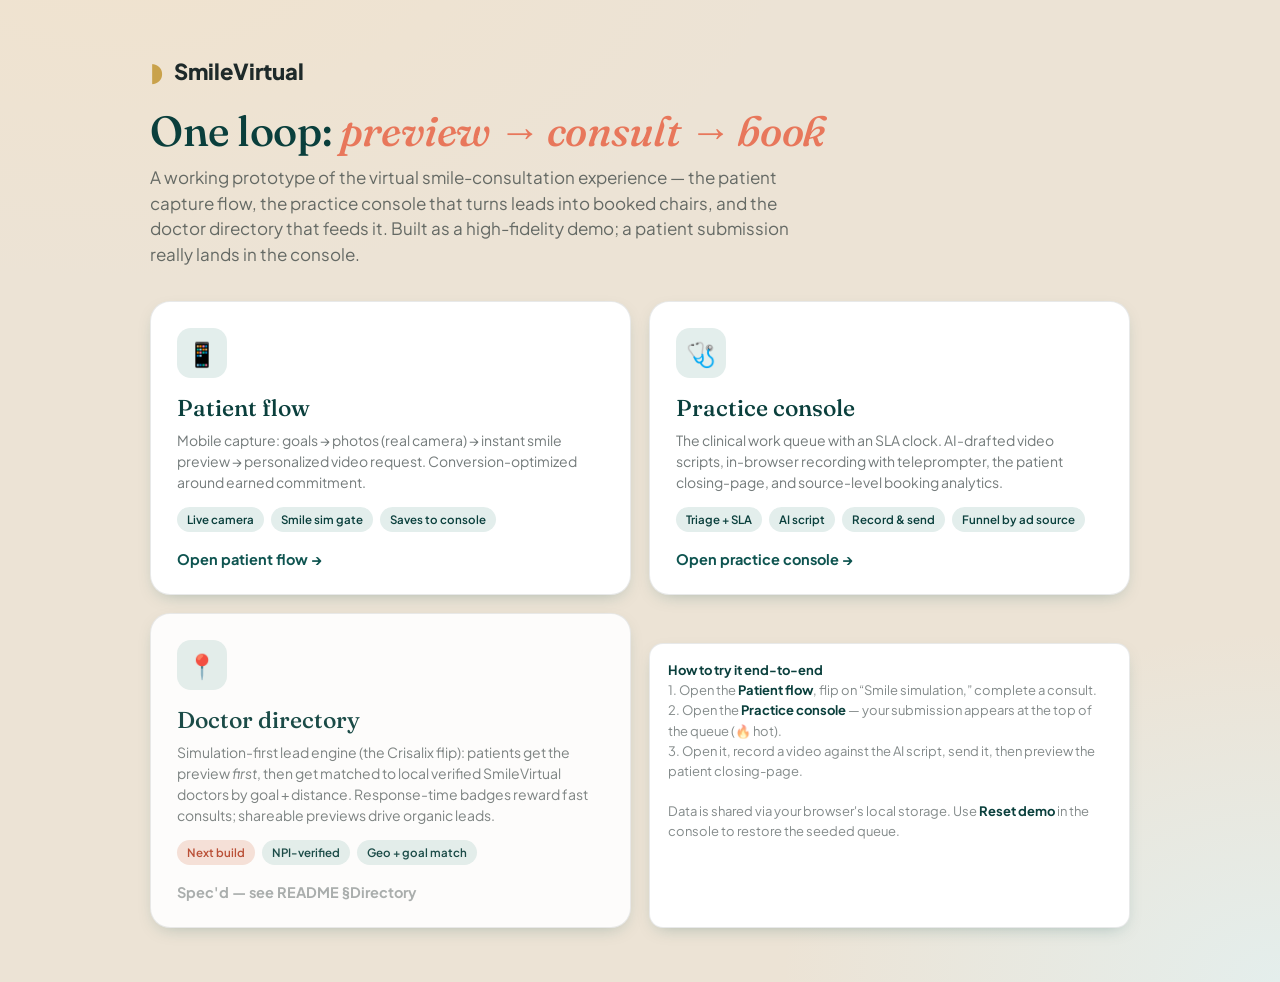
==== index.html @ 856633e4 "Build SmileVirtual: real patient flow + practice console (shared data loop) Patient flow (made real)" ====
<!DOCTYPE html>
<html lang="en">
<head>
<meta charset="UTF-8">
<meta name="viewport" content="width=device-width, initial-scale=1.0">
<title>SmileVirtual — Prototype Hub</title>
<link rel="preconnect" href="https://fonts.googleapis.com">
<link rel="preconnect" href="https://fonts.gstatic.com" crossorigin>
<link href="https://fonts.googleapis.com/css2?family=Fraunces:ital,opsz,wght@0,9..144,400;0,9..144,500;0,9..144,600;1,9..144,500&family=Plus+Jakarta+Sans:wght@400;500;600;700;800&display=swap" rel="stylesheet">
<link rel="stylesheet" href="shared/tokens.css">
<style>
  *{box-sizing:border-box;margin:0;padding:0}
  body{font-family:var(--body);color:var(--ink);min-height:100vh;
    background:radial-gradient(1200px 600px at 10% -5%,#F0E3CF 0,transparent 55%),
      radial-gradient(1000px 700px at 100% 100%,#E4EEEC 0,transparent 50%),#ECE3D5;
    padding:54px 20px;display:flex;flex-direction:column;align-items:center}
  .wrap{max-width:980px;width:100%}
  .brand{font-weight:800;font-size:22px;display:flex;align-items:center;gap:10px}
  .brand .logo{color:var(--gold);font-size:26px}
  h1{font-family:var(--display);font-weight:500;font-size:42px;line-height:1.05;color:var(--teal-deep);margin:22px 0 12px;letter-spacing:-.01em}
  h1 em{font-style:italic;color:var(--coral)}
  .lede{font-size:17px;color:rgba(30,42,42,.66);max-width:640px;line-height:1.5}
  .grid{display:grid;grid-template-columns:1fr 1fr;gap:18px;margin-top:34px}
  .card{background:#fff;border:1px solid var(--line);border-radius:20px;padding:26px;box-shadow:var(--shadow-sm);
    display:flex;flex-direction:column;transition:.18s;text-decoration:none;color:inherit}
  .card:hover{transform:translateY(-3px);box-shadow:var(--shadow);border-color:var(--teal)}
  .card .ic{width:50px;height:50px;border-radius:14px;display:grid;place-items:center;font-size:24px;background:var(--teal-soft);margin-bottom:16px}
  .card h2{font-family:var(--display);font-weight:500;font-size:23px;color:var(--teal-deep)}
  .card p{font-size:14px;color:rgba(30,42,42,.62);margin-top:8px;line-height:1.5;flex:1}
  .card .go{margin-top:18px;font-weight:700;color:var(--teal);font-size:14.5px}
  .card.soon{opacity:.92}
  .tagrow{display:flex;flex-wrap:wrap;gap:7px;margin-top:14px}
  .pill{font-size:11.5px;font-weight:600;color:var(--teal-deep);background:var(--teal-soft);padding:5px 10px;border-radius:99px}
  .soonpill{background:var(--coral-soft);color:#B6442A}
  .note{margin-top:30px;font-size:13px;color:rgba(30,42,42,.55);background:#fff;border:1px solid var(--line);border-radius:14px;padding:16px 18px;line-height:1.55}
  .note b{color:var(--teal-deep)}
  @media(max-width:720px){.grid{grid-template-columns:1fr}h1{font-size:32px}}
</style>
</head>
<body>
<div class="wrap">
  <div class="brand"><span class="logo">◗</span> SmileVirtual</div>
  <h1>One loop: <em>preview → consult → book</em></h1>
  <p class="lede">A working prototype of the virtual smile-consultation experience — the patient capture flow, the practice console that turns leads into booked chairs, and the doctor directory that feeds it. Built as a high-fidelity demo; a patient submission really lands in the console.</p>

  <div class="grid">
    <a class="card" href="patient/">
      <div class="ic">📱</div>
      <h2>Patient flow</h2>
      <p>Mobile capture: goals → photos (real camera) → instant smile preview → personalized video request. Conversion-optimized around earned commitment.</p>
      <div class="tagrow"><span class="pill">Live camera</span><span class="pill">Smile sim gate</span><span class="pill">Saves to console</span></div>
      <span class="go">Open patient flow →</span>
    </a>

    <a class="card" href="doctor/">
      <div class="ic">🩺</div>
      <h2>Practice console</h2>
      <p>The clinical work queue with an SLA clock. AI-drafted video scripts, in-browser recording with teleprompter, the patient closing-page, and source-level booking analytics.</p>
      <div class="tagrow"><span class="pill">Triage + SLA</span><span class="pill">AI script</span><span class="pill">Record &amp; send</span><span class="pill">Funnel by ad source</span></div>
      <span class="go">Open practice console →</span>
    </a>

    <div class="card soon">
      <div class="ic">📍</div>
      <h2>Doctor directory</h2>
      <p>Simulation-first lead engine (the Crisalix flip): patients get the preview <em>first</em>, then get matched to local verified SmileVirtual doctors by goal + distance. Response-time badges reward fast consults; shareable previews drive organic leads.</p>
      <div class="tagrow"><span class="pill soonpill">Next build</span><span class="pill">NPI-verified</span><span class="pill">Geo + goal match</span></div>
      <span class="go" style="color:rgba(30,42,42,.4)">Spec'd — see README §Directory</span>
    </div>

    <div class="card note" style="display:block">
      <b>How to try it end-to-end</b><br>
      1. Open the <b>Patient flow</b>, flip on “Smile simulation,” complete a consult.<br>
      2. Open the <b>Practice console</b> — your submission appears at the top of the queue (🔥 hot).<br>
      3. Open it, record a video against the AI script, send it, then preview the patient closing-page.<br><br>
      Data is shared via your browser's local storage. Use <b>Reset demo</b> in the console to restore the seeded queue.
    </div>
  </div>
</div>
</body>
</html>
---- shared/tokens.css ----
/* SmileVirtual — shared design tokens (kept in sync with the patient prototype) */
:root{
  --cream:#F6F1E9;
  --cream-2:#EFE7DA;
  --ink:#1E2A2A;
  --teal:#0E5450;
  --teal-deep:#0A3F3C;
  --teal-soft:#E3EEEC;
  --coral:#E8775B;
  --coral-soft:#F6E0D8;
  --gold:#C9A24B;
  --line:rgba(30,42,42,.10);
  --shadow:0 18px 50px -18px rgba(14,84,80,.45);
  --shadow-sm:0 6px 18px -8px rgba(14,84,80,.35);
  --r:22px;
  --display:'Fraunces',Georgia,serif;
  --body:'Plus Jakarta Sans',system-ui,sans-serif;

  /* status + heat colors */
  --hot:#E8775B; --hot-soft:#F6E0D8;
  --warm:#C9A24B; --warm-soft:#F3E9CF;
  --cold:#7E8C8A; --cold-soft:#E7ECEB;
  --ok:#2C9A7E;  --ok-soft:#DCF0E9;
}
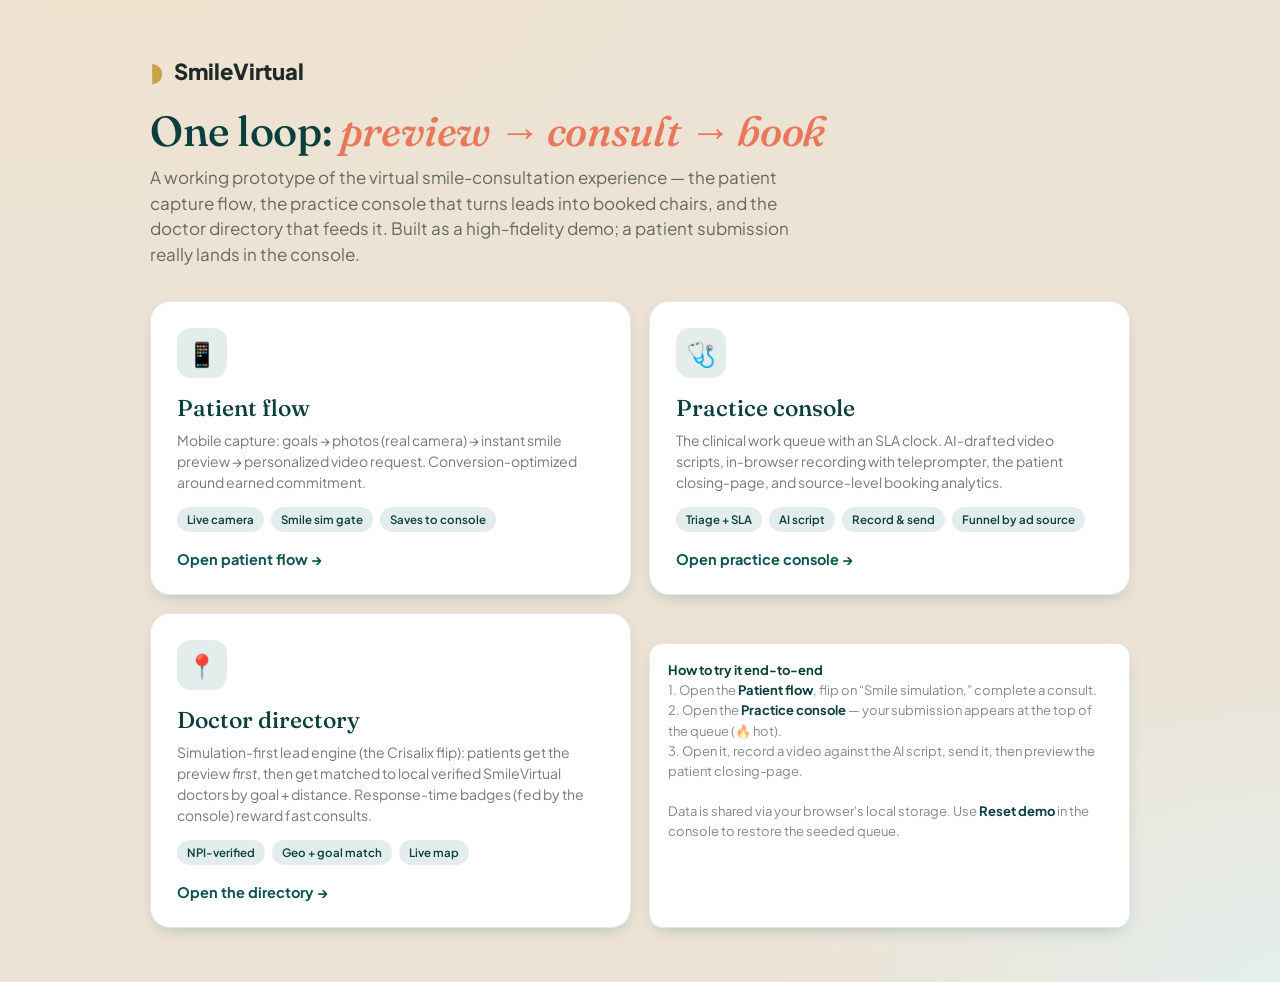
==== commit 09a10150: "Add doctor directory: simulation-first lead engine - shared/directory-data.js: NPI-verified OC denti" ====
--- a/index.html
+++ b/index.html
@@ -60,13 +60,13 @@
       <span class="go">Open practice console →</span>
     </a>
 
-    <div class="card soon">
+    <a class="card" href="directory/">
       <div class="ic">📍</div>
       <h2>Doctor directory</h2>
-      <p>Simulation-first lead engine (the Crisalix flip): patients get the preview <em>first</em>, then get matched to local verified SmileVirtual doctors by goal + distance. Response-time badges reward fast consults; shareable previews drive organic leads.</p>
-      <div class="tagrow"><span class="pill soonpill">Next build</span><span class="pill">NPI-verified</span><span class="pill">Geo + goal match</span></div>
-      <span class="go" style="color:rgba(30,42,42,.4)">Spec'd — see README §Directory</span>
-    </div>
+      <p>Simulation-first lead engine (the Crisalix flip): patients get the preview <em>first</em>, then get matched to local verified SmileVirtual doctors by goal + distance. Response-time badges (fed by the console) reward fast consults.</p>
+      <div class="tagrow"><span class="pill">NPI-verified</span><span class="pill">Geo + goal match</span><span class="pill">Live map</span></div>
+      <span class="go">Open the directory →</span>
+    </a>
 
     <div class="card note" style="display:block">
       <b>How to try it end-to-end</b><br>
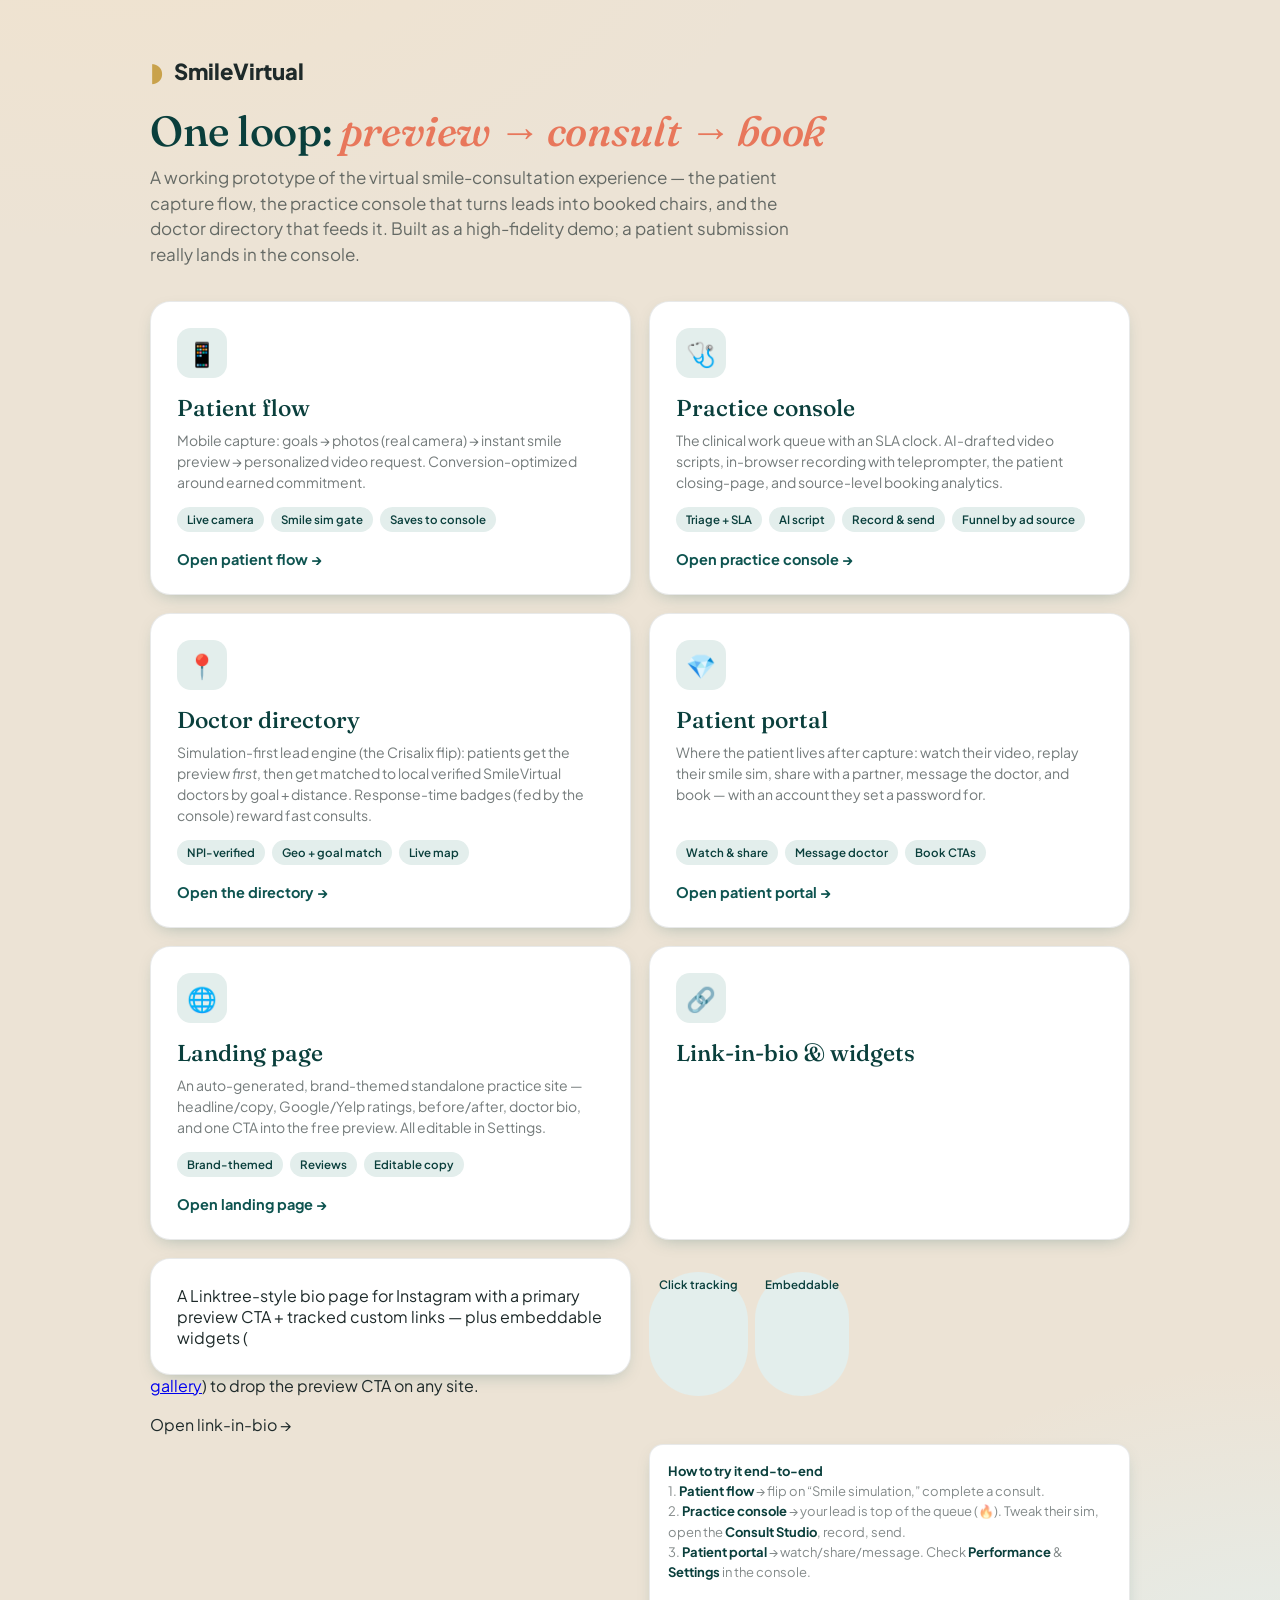
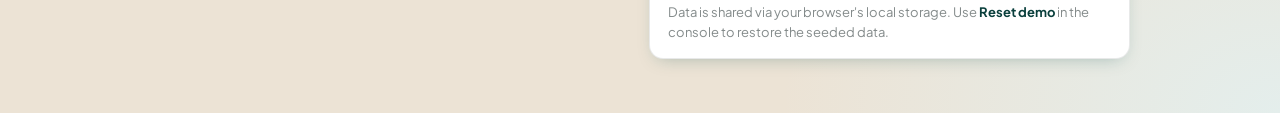
==== commit 32305eab: "Add Settings, deep Performance, sim-in-drawer, patient portal, landing, link-in-bio + widgets Consol" ====
--- a/index.html
+++ b/index.html
@@ -68,12 +68,36 @@
       <span class="go">Open the directory →</span>
     </a>
 
+    <a class="card" href="portal/">
+      <div class="ic">💎</div>
+      <h2>Patient portal</h2>
+      <p>Where the patient lives after capture: watch their video, replay their smile sim, share with a partner, message the doctor, and book — with an account they set a password for.</p>
+      <div class="tagrow"><span class="pill">Watch &amp; share</span><span class="pill">Message doctor</span><span class="pill">Book CTAs</span></div>
+      <span class="go">Open patient portal →</span>
+    </a>
+
+    <a class="card" href="site/">
+      <div class="ic">🌐</div>
+      <h2>Landing page</h2>
+      <p>An auto-generated, brand-themed standalone practice site — headline/copy, Google/Yelp ratings, before/after, doctor bio, and one CTA into the free preview. All editable in Settings.</p>
+      <div class="tagrow"><span class="pill">Brand-themed</span><span class="pill">Reviews</span><span class="pill">Editable copy</span></div>
+      <span class="go">Open landing page →</span>
+    </a>
+
+    <a class="card" href="link/">
+      <div class="ic">🔗</div>
+      <h2>Link-in-bio &amp; widgets</h2>
+      <p>A Linktree-style bio page for Instagram with a primary preview CTA + tracked custom links — plus embeddable widgets (<a href="embed/">gallery</a>) to drop the preview CTA on any site.</p>
+      <div class="tagrow"><span class="pill">Click tracking</span><span class="pill">Embeddable</span></div>
+      <span class="go">Open link-in-bio →</span>
+    </a>
+
     <div class="card note" style="display:block">
       <b>How to try it end-to-end</b><br>
-      1. Open the <b>Patient flow</b>, flip on “Smile simulation,” complete a consult.<br>
-      2. Open the <b>Practice console</b> — your submission appears at the top of the queue (🔥 hot).<br>
-      3. Open it, record a video against the AI script, send it, then preview the patient closing-page.<br><br>
-      Data is shared via your browser's local storage. Use <b>Reset demo</b> in the console to restore the seeded queue.
+      1. <b>Patient flow</b> → flip on “Smile simulation,” complete a consult.<br>
+      2. <b>Practice console</b> → your lead is top of the queue (🔥). Tweak their sim, open the <b>Consult Studio</b>, record, send.<br>
+      3. <b>Patient portal</b> → watch/share/message. Check <b>Performance</b> &amp; <b>Settings</b> in the console.<br><br>
+      Data is shared via your browser's local storage. Use <b>Reset demo</b> in the console to restore the seeded data.
     </div>
   </div>
 </div>
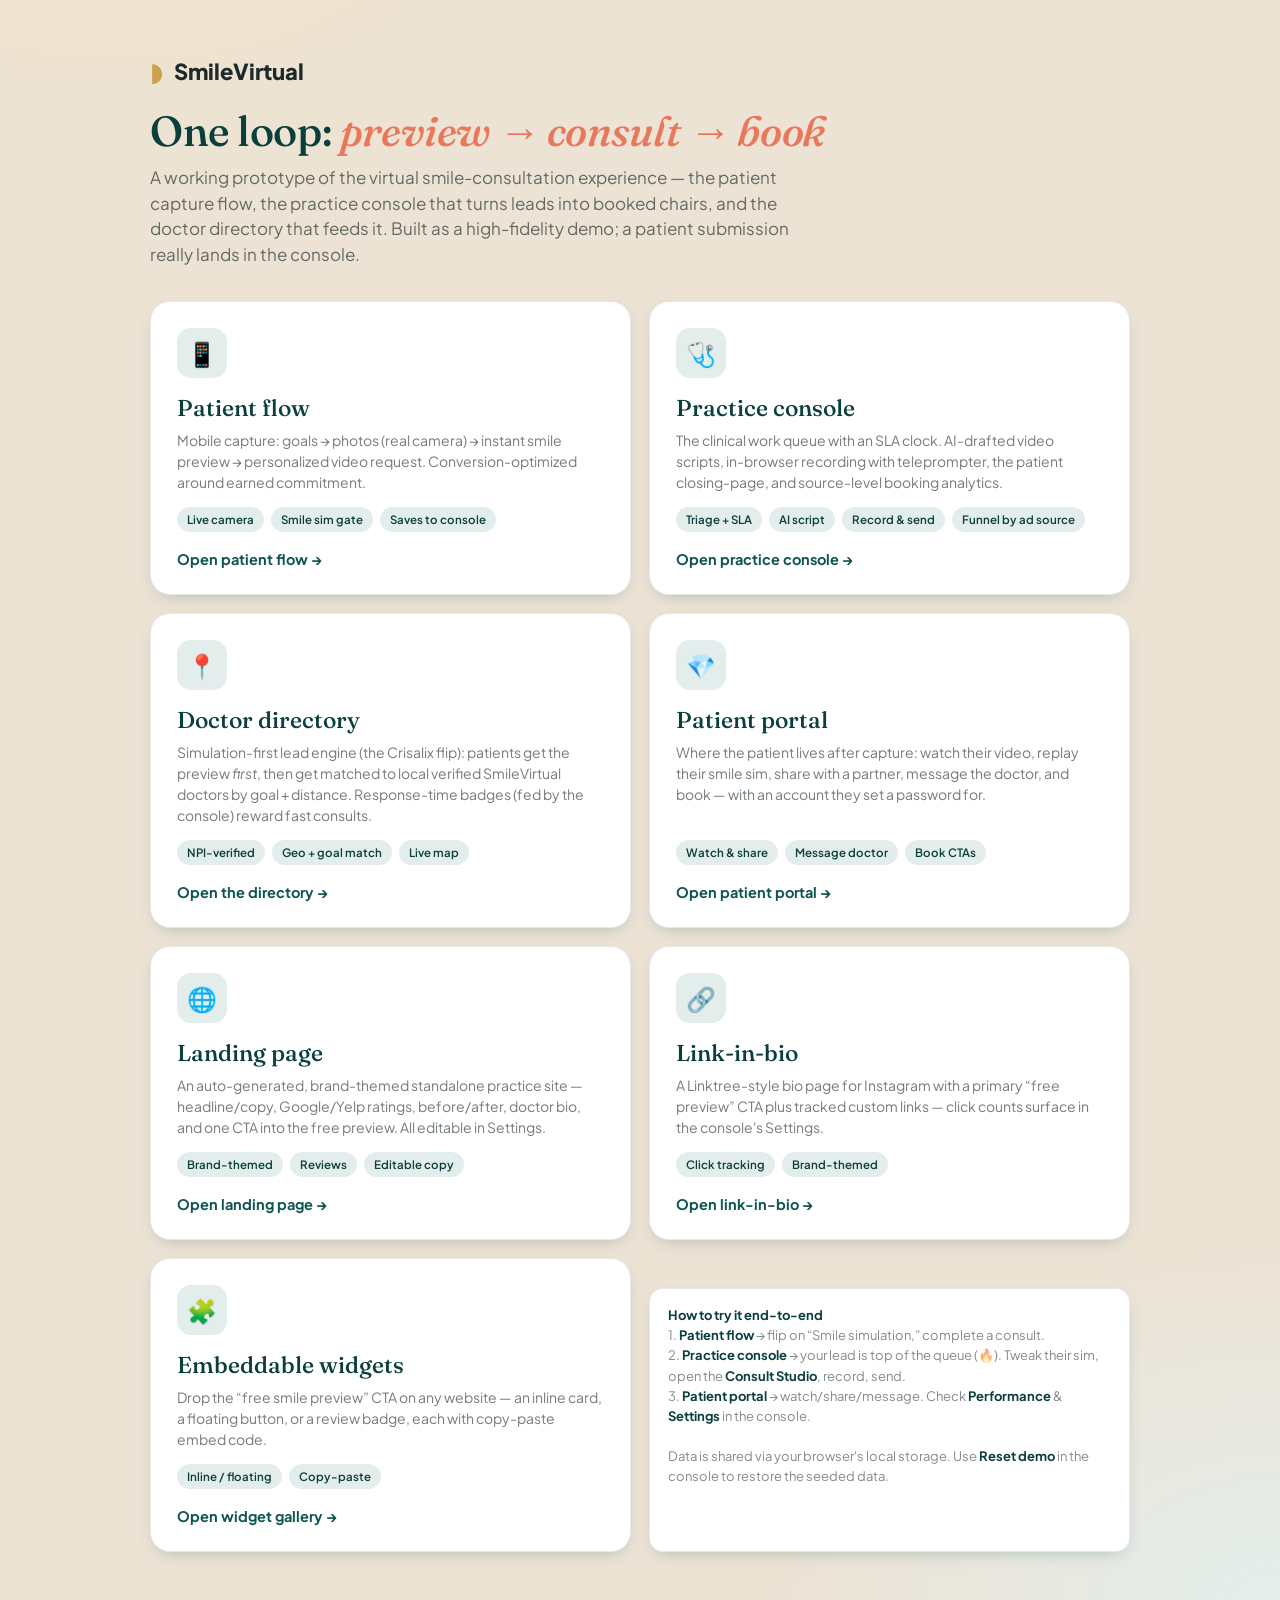
==== commit 13a77559: "Fix broken hub: split Link-in-bio/widgets into two tiles (remove invalid nested anchor) The link-in-" ====
--- a/index.html
+++ b/index.html
@@ -7,7 +7,7 @@
 <link rel="preconnect" href="https://fonts.googleapis.com">
 <link rel="preconnect" href="https://fonts.gstatic.com" crossorigin>
 <link href="https://fonts.googleapis.com/css2?family=Fraunces:ital,opsz,wght@0,9..144,400;0,9..144,500;0,9..144,600;1,9..144,500&family=Plus+Jakarta+Sans:wght@400;500;600;700;800&display=swap" rel="stylesheet">
-<link rel="stylesheet" href="shared/tokens.css">
+<link rel="stylesheet" href="shared/tokens.css?v=2">
 <style>
   *{box-sizing:border-box;margin:0;padding:0}
   body{font-family:var(--body);color:var(--ink);min-height:100vh;
@@ -86,10 +86,18 @@
 
     <a class="card" href="link/">
       <div class="ic">🔗</div>
-      <h2>Link-in-bio &amp; widgets</h2>
-      <p>A Linktree-style bio page for Instagram with a primary preview CTA + tracked custom links — plus embeddable widgets (<a href="embed/">gallery</a>) to drop the preview CTA on any site.</p>
-      <div class="tagrow"><span class="pill">Click tracking</span><span class="pill">Embeddable</span></div>
+      <h2>Link-in-bio</h2>
+      <p>A Linktree-style bio page for Instagram with a primary “free preview” CTA plus tracked custom links — click counts surface in the console's Settings.</p>
+      <div class="tagrow"><span class="pill">Click tracking</span><span class="pill">Brand-themed</span></div>
       <span class="go">Open link-in-bio →</span>
+    </a>
+
+    <a class="card" href="embed/">
+      <div class="ic">🧩</div>
+      <h2>Embeddable widgets</h2>
+      <p>Drop the “free smile preview” CTA on any website — an inline card, a floating button, or a review badge, each with copy-paste embed code.</p>
+      <div class="tagrow"><span class="pill">Inline / floating</span><span class="pill">Copy-paste</span></div>
+      <span class="go">Open widget gallery →</span>
     </a>
 
     <div class="card note" style="display:block">
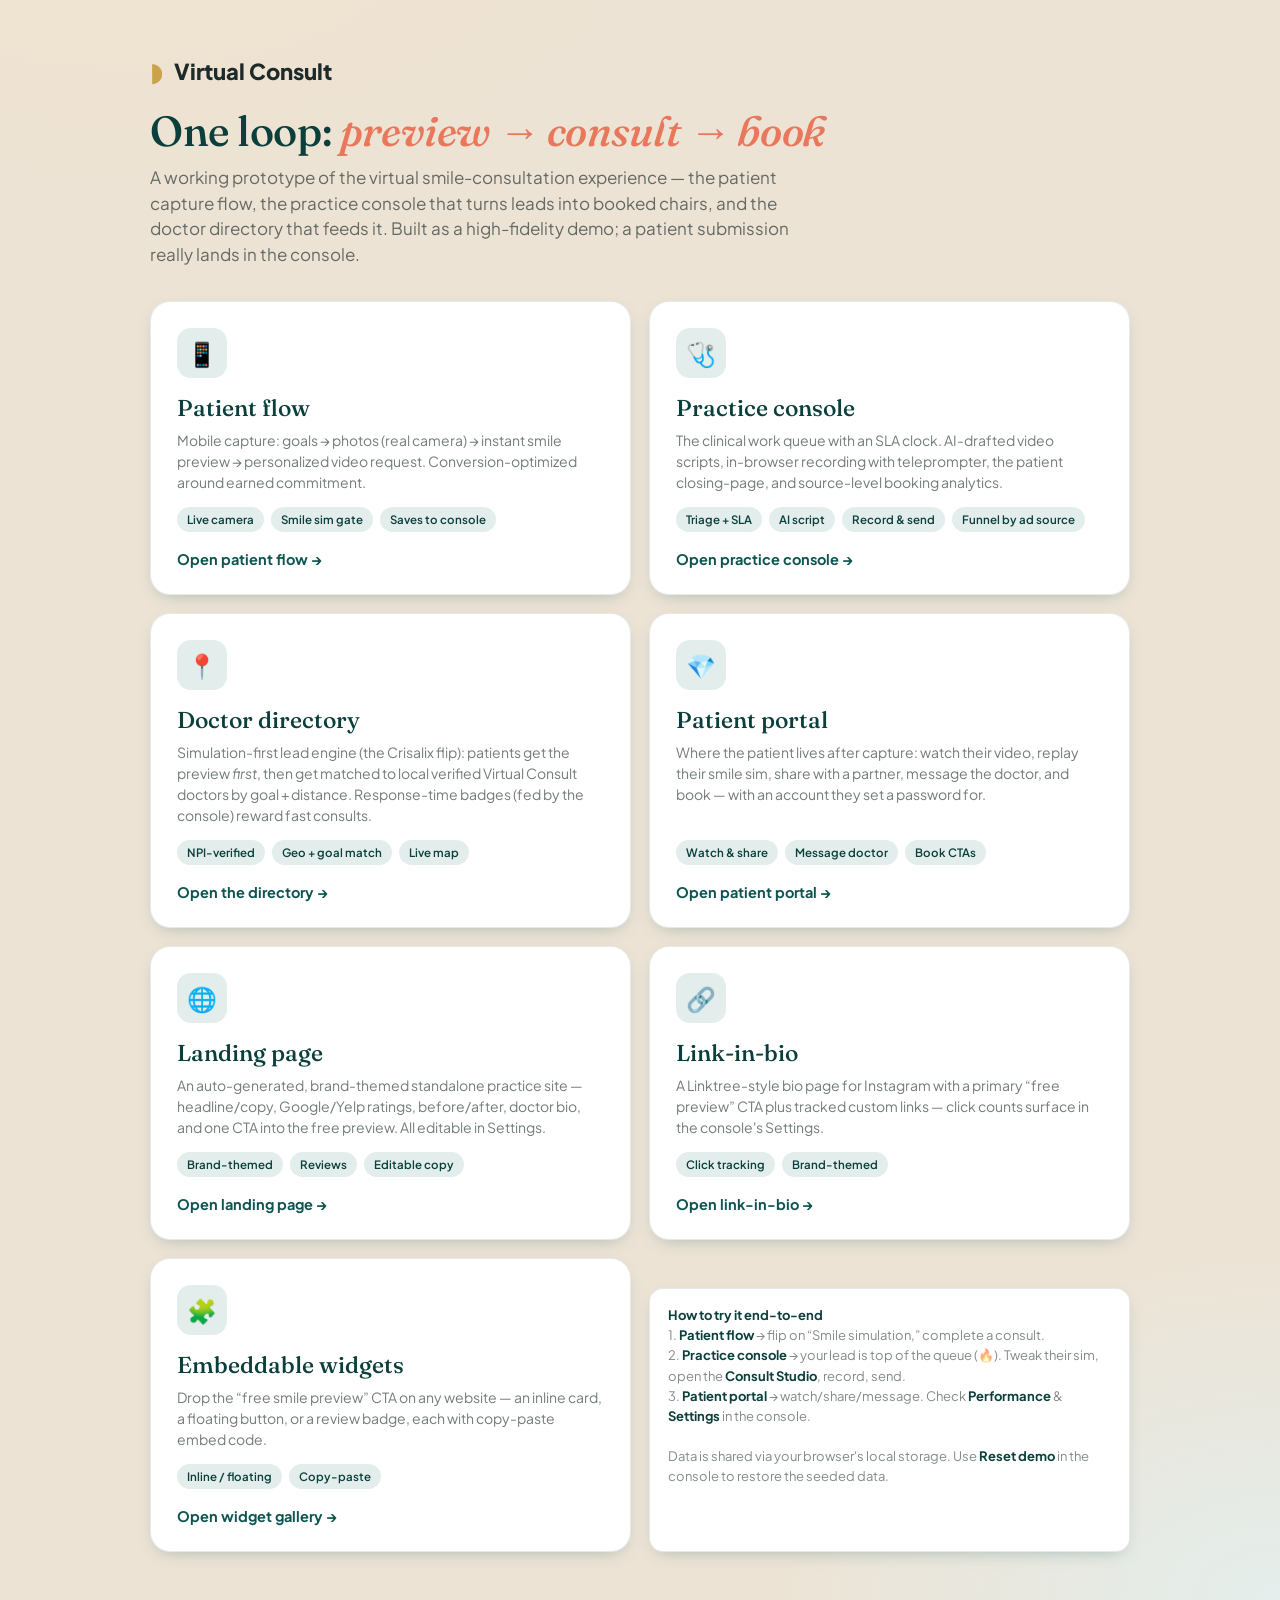
==== commit d9270b31: "Strip SmileVirtual / Aesthetic Virtual branding (white-label) Rename product brands to neutral descr" ====
--- a/index.html
+++ b/index.html
@@ -3,7 +3,7 @@
 <head>
 <meta charset="UTF-8">
 <meta name="viewport" content="width=device-width, initial-scale=1.0">
-<title>SmileVirtual — Prototype Hub</title>
+<title>Virtual Consult — Prototype Hub</title>
 <link rel="preconnect" href="https://fonts.googleapis.com">
 <link rel="preconnect" href="https://fonts.gstatic.com" crossorigin>
 <link href="https://fonts.googleapis.com/css2?family=Fraunces:ital,opsz,wght@0,9..144,400;0,9..144,500;0,9..144,600;1,9..144,500&family=Plus+Jakarta+Sans:wght@400;500;600;700;800&display=swap" rel="stylesheet">
@@ -39,7 +39,7 @@
 </head>
 <body>
 <div class="wrap">
-  <div class="brand"><span class="logo">◗</span> SmileVirtual</div>
+  <div class="brand"><span class="logo">◗</span> Virtual Consult</div>
   <h1>One loop: <em>preview → consult → book</em></h1>
   <p class="lede">A working prototype of the virtual smile-consultation experience — the patient capture flow, the practice console that turns leads into booked chairs, and the doctor directory that feeds it. Built as a high-fidelity demo; a patient submission really lands in the console.</p>
 
@@ -63,7 +63,7 @@
     <a class="card" href="directory/">
       <div class="ic">📍</div>
       <h2>Doctor directory</h2>
-      <p>Simulation-first lead engine (the Crisalix flip): patients get the preview <em>first</em>, then get matched to local verified SmileVirtual doctors by goal + distance. Response-time badges (fed by the console) reward fast consults.</p>
+      <p>Simulation-first lead engine (the Crisalix flip): patients get the preview <em>first</em>, then get matched to local verified Virtual Consult doctors by goal + distance. Response-time badges (fed by the console) reward fast consults.</p>
       <div class="tagrow"><span class="pill">NPI-verified</span><span class="pill">Geo + goal match</span><span class="pill">Live map</span></div>
       <span class="go">Open the directory →</span>
     </a>
--- a/shared/tokens.css
+++ b/shared/tokens.css
@@ -1,4 +1,4 @@
-/* SmileVirtual — shared design tokens (kept in sync with the patient prototype) */
+/* Virtual Consult — shared design tokens (kept in sync with the patient prototype) */
 :root{
   --cream:#F6F1E9;
   --cream-2:#EFE7DA;
